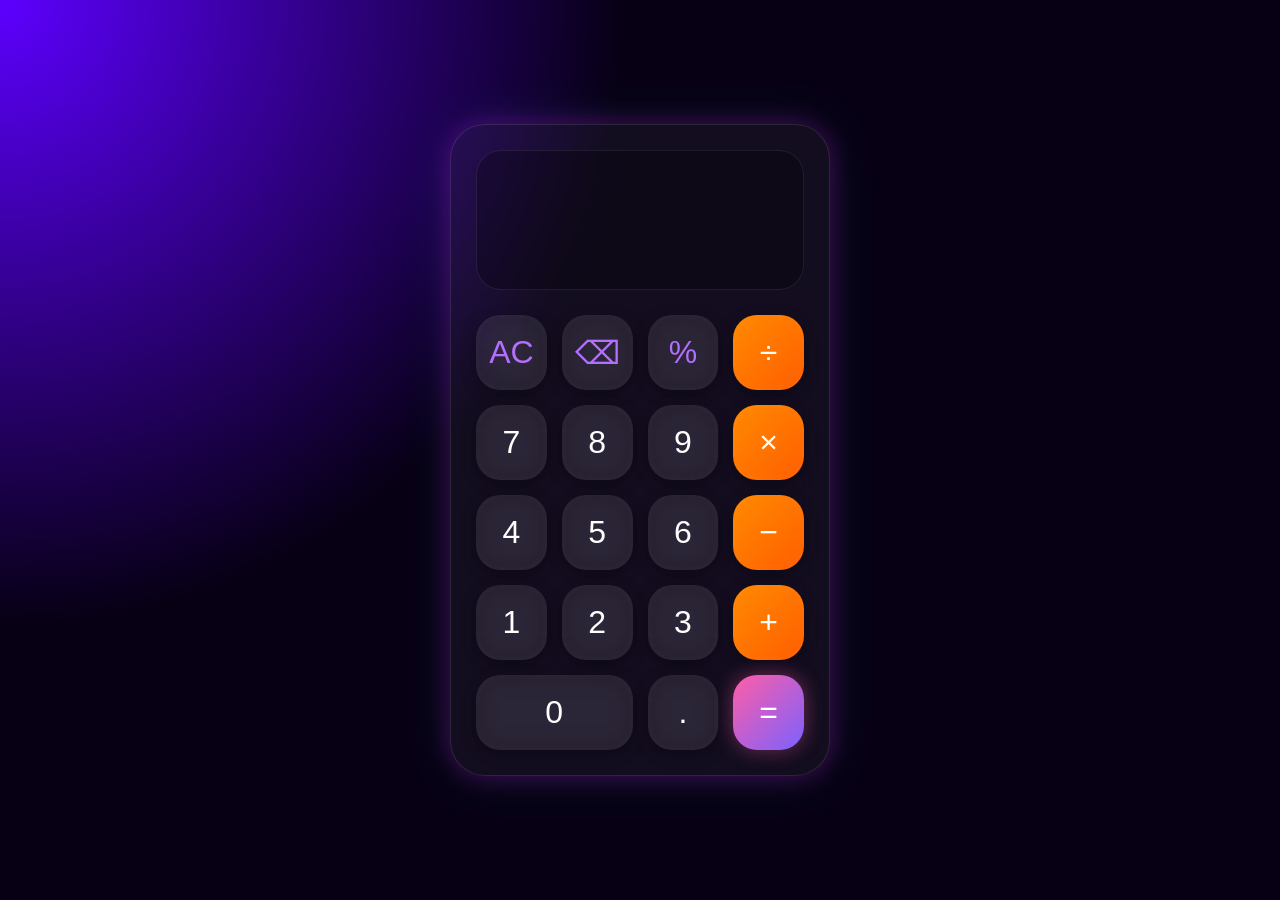
==== index.html @ fd4cb582 "change" ====
<!DOCTYPE html>
<html lang="en">
<head>
    <meta charset="UTF-8">
    <meta name="viewport" content="width=device-width, initial-scale=1.0">
    <title> Calculator</title>
    <link rel="stylesheet" href="style.css">
</head>
<body>

<div class="calculator">

    <div class="display">
        <div id="expression"></div>
        <input type="text" id="result" readonly>
    </div>

    <div class="buttons">

        <button class="btn function" onclick="clearDisplay()">AC</button>
        <button class="btn function" onclick="deleteLast()">⌫</button>
        <button class="btn function" onclick="append('%')">%</button>
        <button class="btn operator" onclick="append('/')">÷</button>

        <button class="btn" onclick="append('7')">7</button>
        <button class="btn" onclick="append('8')">8</button>
        <button class="btn" onclick="append('9')">9</button>
        <button class="btn operator" onclick="append('*')">×</button>

        <button class="btn" onclick="append('4')">4</button>
        <button class="btn" onclick="append('5')">5</button>
        <button class="btn" onclick="append('6')">6</button>
        <button class="btn operator" onclick="append('-')">−</button>

        <button class="btn" onclick="append('1')">1</button>
        <button class="btn" onclick="append('2')">2</button>
        <button class="btn" onclick="append('3')">3</button>
        <button class="btn operator" onclick="append('+')">+</button>

        <button class="btn zero" onclick="append('0')">0</button>
        <button class="btn" onclick="append('.')">.</button>
        <button class="btn equal" onclick="calculate()">=</button>

    </div>

</div>

<script src="script.js"></script>
</body>
</html>
---- style.css ----
*{
    margin:0;
    padding:0;
    box-sizing:border-box;
    font-family:'Segoe UI',sans-serif;
}

body{
    height:100vh;
    display:flex;
    justify-content:center;
    align-items:center;
    background:
    radial-gradient(circle at top left,#5d00ff,#070014 40%),
    radial-gradient(circle at bottom right,#ff4d4d,#070014 40%);
}

.calculator{
    width:380px;
    padding:25px;
    border-radius:35px;

    background:rgba(255,255,255,0.05);

    backdrop-filter:blur(20px);

    border:1px solid rgba(255,255,255,0.1);

    box-shadow:
    0 0 25px rgba(255,0,255,.25),
    0 0 50px rgba(0,255,255,.1);
}

.display{
    height:140px;
    padding:20px;
    border-radius:25px;
    margin-bottom:25px;

    background:rgba(0,0,0,0.25);

    border:1px solid rgba(255,255,255,.08);

    display:flex;
    flex-direction:column;
    justify-content:center;
    align-items:flex-end;
}

#expression{
    color:#a98fff;
    font-size:18px;
    margin-bottom:10px;
}

#result{
    width:100%;
    text-align:right;
    border:none;
    background:none;
    color:white;
    font-size:56px;
    outline:none;
}

.buttons{
    display:grid;
    grid-template-columns:repeat(4,1fr);
    gap:15px;
}

.btn{
    height:75px;

    border:none;

    border-radius:24px;

    background:rgba(255,255,255,0.06);

    color:white;

    font-size:32px;

    cursor:pointer;

    transition:.25s;

    backdrop-filter:blur(15px);

    box-shadow:
    inset 0 0 10px rgba(255,255,255,.05),
    0 4px 15px rgba(0,0,0,.3);
}

.btn:hover{
    transform:translateY(-4px);
    box-shadow:
    0 0 15px rgba(255,255,255,.25);
}

.operator{
    background:linear-gradient(
    135deg,
    #ff8a00,
    #ff5e00
    );

    color:white;
}

.function{
    color:#b56fff;
}

.equal{
    background:linear-gradient(
    135deg,
    #ff5ea7,
    #7b61ff
    );

    box-shadow:
    0 0 20px rgba(255,94,167,.4);
}

.zero{
    grid-column:span 2;
}
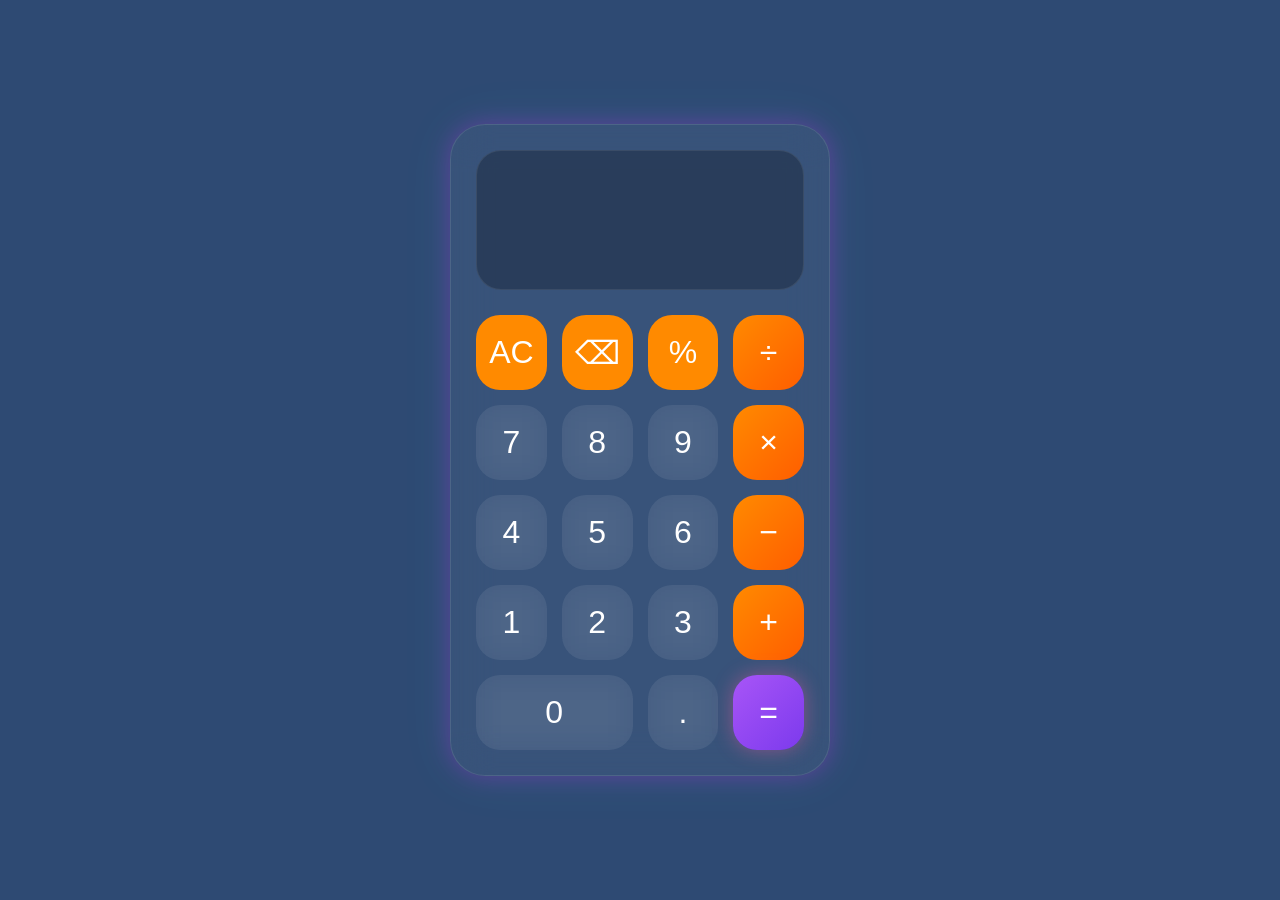
==== commit 800d1892: "updated" ====
--- a/index.html
+++ b/index.html
@@ -17,7 +17,7 @@
 
     <div class="buttons">
 
-        <button class="btn function" onclick="clearDisplay()">AC</button>
+        <button class="btn  function" onclick="clearDisplay()">AC</button>
         <button class="btn function" onclick="deleteLast()">⌫</button>
         <button class="btn function" onclick="append('%')">%</button>
         <button class="btn operator" onclick="append('/')">÷</button>
--- a/style.css
+++ b/style.css
@@ -1,129 +1,136 @@
-*{
-    margin:0;
-    padding:0;
-    box-sizing:border-box;
-    font-family:'Segoe UI',sans-serif;
+* {
+  margin: 0;
+  padding: 0;
+  box-sizing: border-box;
+  font-family: "Segoe UI", sans-serif;
 }
 
-body{
-    height:100vh;
-    display:flex;
-    justify-content:center;
-    align-items:center;
-    background:
-    radial-gradient(circle at top left,#5d00ff,#070014 40%),
-    radial-gradient(circle at bottom right,#ff4d4d,#070014 40%);
+body {
+  height: 100vh;
+  display: flex;
+  justify-content: center;
+  align-items: center;
+  /* background:
+    /* radial-gradient(circle at top left, #5d00ff, #070014 40%),
+    radial-gradient(circle at bottom right, #ff4d4d, #070014 40%); */ 
+   background-color: #2e4a73;   /* Light Blue */
 }
 
-.calculator{
-    width:380px;
-    padding:25px;
-    border-radius:35px;
+.calculator {
+  width: 380px;
+  padding: 25px;
+  border-radius: 35px;
 
-    background:rgba(255,255,255,0.05);
+  background: rgba(255, 255, 255, 0.05);
 
-    backdrop-filter:blur(20px);
+  backdrop-filter: blur(20px);
 
-    border:1px solid rgba(255,255,255,0.1);
+  border: 1px solid rgba(255, 255, 255, 0.1);
 
-    box-shadow:
-    0 0 25px rgba(255,0,255,.25),
-    0 0 50px rgba(0,255,255,.1);
+  box-shadow:
+    0 0 25px rgba(255, 0, 255, 0.25),
+    0 0 50px rgba(0, 255, 255, 0.1);
+}
+.btn function{
+  background-color: #ff8a00;
 }
 
-.display{
-    height:140px;
-    padding:20px;
-    border-radius:25px;
-    margin-bottom:25px;
+.display {
+  height: 140px;
+  padding: 20px;
+  border-radius: 25px;
+  margin-bottom: 25px;
 
-    background:rgba(0,0,0,0.25);
+  background: rgba(0, 0, 0, 0.25);
 
-    border:1px solid rgba(255,255,255,.08);
+  border: 1px solid rgba(255, 255, 255, 0.08);
 
-    display:flex;
-    flex-direction:column;
-    justify-content:center;
-    align-items:flex-end;
+  display: flex;
+  flex-direction: column;
+  justify-content: center;
+  align-items: flex-end;
+  
+    text-align: right;
+    font-size: 40px;
+    
+
 }
 
-#expression{
-    color:#a98fff;
-    font-size:18px;
-    margin-bottom:10px;
+#expression {
+  color: #a98fff;
+  font-size: 18px;
+  margin-bottom: 10px;
 }
 
-#result{
-    width:100%;
-    text-align:right;
-    border:none;
-    background:none;
-    color:white;
-    font-size:56px;
-    outline:none;
+#result {
+  width: 100%;
+  text-align: right;
+  border: none;
+  background: none;
+  color: white;
+  font-size: 56px;
+  outline: none;
 }
 
-.buttons{
-    display:grid;
-    grid-template-columns:repeat(4,1fr);
-    gap:15px;
+.buttons {
+  display: grid;
+  grid-template-columns: repeat(4, 1fr);
+  gap: 15px;
 }
 
-.btn{
-    height:75px;
+.btn {
+  height: 75px;
 
-    border:none;
+  border: none;
 
-    border-radius:24px;
+  border-radius: 24px;
 
-    background:rgba(255,255,255,0.06);
+  background: rgba(255, 255, 255, 0.06);
 
-    color:white;
+  color: white;
 
-    font-size:32px;
+  font-size: 32px;
 
-    cursor:pointer;
+  cursor: pointer;
 
-    transition:.25s;
+  transition: 0.25s;
 
-    backdrop-filter:blur(15px);
+  backdrop-filter: blur(15px);
 
-    box-shadow:
-    inset 0 0 10px rgba(255,255,255,.05),
-    0 4px 15px rgba(0,0,0,.3);
+  box-shadow:
+  box-shadow: 5px 5px 12px rgba(0,0,0,.3);
+ 
 }
 
-.btn:hover{
-    transform:translateY(-4px);
-    box-shadow:
-    0 0 15px rgba(255,255,255,.25);
+.btn:hover {
+  transform: translateY(-4px);
+  box-shadow: 0 0 15px rgba(255, 255, 255, 0.25);
+  transition: 0.2s;
 }
 
-.operator{
-    background:linear-gradient(
-    135deg,
-    #ff8a00,
-    #ff5e00
-    );
+.operator {
+  background: linear-gradient(135deg, #ff8a00, #ff5e00);
 
-    color:white;
+  color: white;
 }
 
-.function{
-    color:#b56fff;
+.function {
+  color:white ;
+  background-color: #ff8a00;
 }
 
-.equal{
-    background:linear-gradient(
-    135deg,
-    #ff5ea7,
-    #7b61ff
-    );
+.equal {
+  background: linear-gradient(135deg,#a855f7,#7c3aed);
 
-    box-shadow:
-    0 0 20px rgba(255,94,167,.4);
+  box-shadow: 0 0 20px rgba(255, 94, 167, 0.4);
 }
 
-.zero{
-    grid-column:span 2;
+.zero {
+  grid-column: span 2;
+}
+button:active{
+    transform: scale(0.95);
+}
+button{
+    cursor: pointer;
 }
